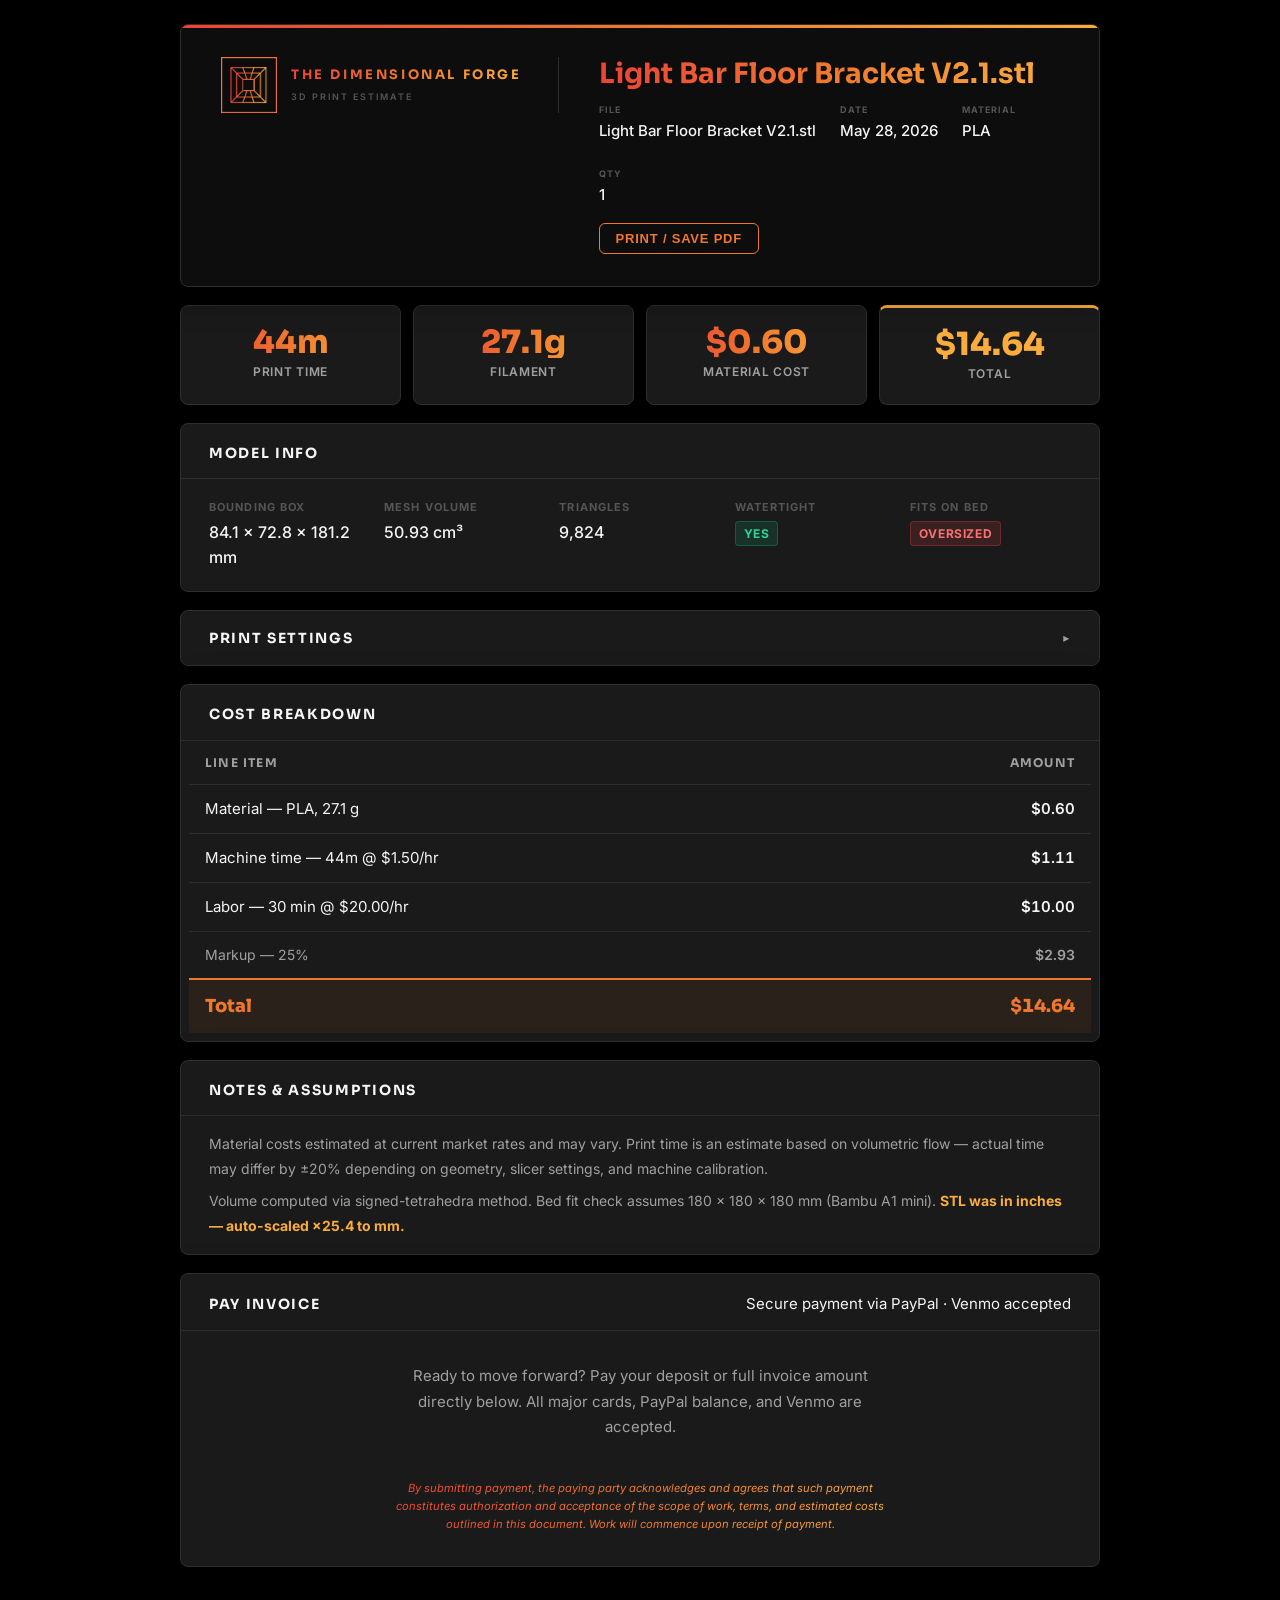
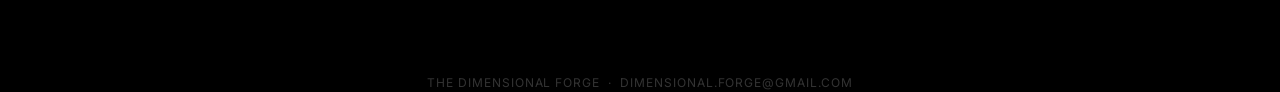
==== light-bar-floor-bracket-v2-1.html @ 61079383 "Replace venn-concept-default with venn-portfolio as About VENN target Swap the "About VENN" link in " ====
<!DOCTYPE html>
<html lang="en">
<head>
<meta charset="UTF-8"><meta name="viewport" content="width=device-width,initial-scale=1.0">
<title>Light Bar Floor Bracket V2.1.stl — Print Estimate</title>
<link rel="preconnect" href="https://fonts.googleapis.com">
<link rel="preconnect" href="https://fonts.gstatic.com" crossorigin>
<link href="https://fonts.googleapis.com/css2?family=Inter:wght@400;500;600;700&family=Sora:wght@600;700;800&display=swap" rel="stylesheet">
<style>
*,*::before,*::after{box-sizing:border-box;margin:0;padding:0}
html{font-size:16px}
body{font-family:'Inter',system-ui,-apple-system,BlinkMacSystemFont,'Segoe UI',sans-serif;
  font-size:.9375rem;line-height:1.6;color:#F5F5F5;background:#000;-webkit-font-smoothing:antialiased}
:root{
  --red:#EE4236;--orange:#F0782D;--gold:#FAAC3D;
  --grad:linear-gradient(90deg,#EE4236 0%,#F0782D 50%,#FAAC3D 100%);
  --card:#1A1A1A;--border:#2E2E2E;--muted:#A0A0A0;
  --r:8px;--shadow:0 2px 8px rgba(0,0,0,.7),0 8px 32px rgba(0,0,0,.5);
  --shadow-sm:0 1px 3px rgba(0,0,0,.5);
}
.page{max-width:960px;margin:0 auto;padding:24px 20px 56px}
.page-hdr{position:relative;background:#0d0d0d;color:#F5F5F5;border-radius:var(--r);
  padding:32px 40px;margin-bottom:18px;
  display:grid;grid-template-columns:auto 1fr;gap:40px;align-items:start;
  box-shadow:var(--shadow);border:1px solid #2E2E2E;overflow:hidden}
.page-hdr::before{content:'';position:absolute;top:0;left:0;right:0;height:3px;background:var(--grad)}
.brand-lockup{display:flex;align-items:center;gap:14px;border-right:1px solid #2E2E2E;padding-right:36px}
.brand-icon{width:56px;height:56px;flex-shrink:0}
.brand-name{font-family:'Sora',system-ui,sans-serif;font-size:.8125rem;font-weight:700;
  letter-spacing:.2em;text-transform:uppercase;
  background:var(--grad);-webkit-background-clip:text;background-clip:text;color:transparent}
.brand-type{font-size:.5625rem;font-weight:600;letter-spacing:.22em;color:#555;text-transform:uppercase;margin-top:4px}
.proj-title{font-family:'Sora',system-ui,sans-serif;font-size:1.75rem;font-weight:700;line-height:1.2;
  margin-bottom:12px;background:var(--grad);-webkit-background-clip:text;background-clip:text;color:transparent}
.hdr-meta{display:flex;flex-wrap:wrap;gap:24px;margin-bottom:14px}
.meta-item{display:flex;flex-direction:column;gap:2px}
.meta-lbl{font-size:.5625rem;font-weight:700;text-transform:uppercase;letter-spacing:.12em;color:#555}
.meta-val{font-size:.9375rem;color:#F5F5F5;font-weight:500}
.hdr-actions{display:flex;gap:10px;margin-top:16px}
.btn-print{background:transparent;color:#F0782D;border:1px solid #F0782D;border-radius:6px;
  padding:7px 16px;font-size:.8125rem;font-weight:600;cursor:pointer;
  letter-spacing:.06em;text-transform:uppercase;transition:all .15s}
.btn-print:hover{background:#F0782D;color:#000}
.summary-strip{display:grid;grid-template-columns:repeat(auto-fit,minmax(130px,1fr));gap:12px;margin-bottom:18px}
.stat-card{background:var(--card);border-radius:var(--r);padding:20px 24px;
  box-shadow:var(--shadow-sm);border:1px solid var(--border);text-align:center}
.stat-num{font-family:'Sora',system-ui,sans-serif;font-size:2rem;font-weight:800;
  background:var(--grad);-webkit-background-clip:text;background-clip:text;color:transparent;
  line-height:1;margin-bottom:4px}
.stat-lbl{font-size:.75rem;color:var(--muted);font-weight:600;text-transform:uppercase;letter-spacing:.06em}
.stat-card--cost{border-top:3px solid #FAAC3D}
.stat-num--cost{background:none;-webkit-background-clip:unset;background-clip:unset;color:#FAAC3D}
.page-section{background:var(--card);border-radius:var(--r);box-shadow:var(--shadow);
  border:1px solid var(--border);overflow:hidden;margin-bottom:18px}
.sec-hdr{padding:18px 28px 14px;border-bottom:1px solid var(--border);
  display:flex;align-items:center;justify-content:space-between}
.sec-hdr h2{font-family:'Sora',system-ui,sans-serif;font-size:.875rem;font-weight:700;
  text-transform:uppercase;letter-spacing:.12em;color:#F5F5F5}
.sec-body{padding:20px 28px}
.info-grid{display:grid;grid-template-columns:repeat(auto-fit,minmax(160px,1fr));gap:14px}
.info-item{display:flex;flex-direction:column;gap:3px}
.info-lbl{font-size:.6875rem;font-weight:700;text-transform:uppercase;letter-spacing:.1em;color:#555}
.info-val{font-size:1rem;color:#F5F5F5;font-weight:500}
.badge{display:inline-block;border-radius:4px;padding:2px 8px;font-size:.75rem;font-weight:700;
  letter-spacing:.05em;text-transform:uppercase}
.badge--ok{background:rgba(16,185,129,.15);color:#34d399;border:1px solid rgba(16,185,129,.3)}
.badge--warn{background:rgba(239,68,68,.15);color:#f87171;border:1px solid rgba(239,68,68,.3)}
details.settings-panel{background:var(--card);border-radius:var(--r);border:1px solid var(--border);
  margin-bottom:18px;overflow:hidden}
details.settings-panel>summary{padding:16px 28px;font-family:'Sora',system-ui,sans-serif;
  font-size:.875rem;font-weight:700;text-transform:uppercase;letter-spacing:.12em;
  cursor:pointer;list-style:none;display:flex;align-items:center;justify-content:space-between}
details.settings-panel>summary::after{content:'▸';font-size:.75rem;color:var(--muted)}
details.settings-panel[open]>summary::after{content:'▾'}
.settings-grid{display:grid;grid-template-columns:repeat(auto-fit,minmax(160px,1fr));gap:12px;padding:0 28px 20px}
.settings-item{display:flex;flex-direction:column;gap:3px}
.settings-lbl{font-size:.6875rem;font-weight:700;text-transform:uppercase;letter-spacing:.1em;color:#555}
.settings-val{font-size:.9375rem;color:#F5F5F5}
.cost-table{width:100%;border-collapse:collapse}
.cost-table td,.cost-table th{padding:12px 16px;text-align:left;border-bottom:1px solid var(--border);font-size:.9375rem}
.cost-table th{font-family:'Sora',system-ui,sans-serif;font-size:.75rem;
  text-transform:uppercase;letter-spacing:.1em;color:var(--muted);font-weight:700}
.cost-amt{text-align:right!important;font-weight:600;font-variant-numeric:tabular-nums}
.cost-row--total{background:rgba(240,120,45,.08);border-top:2px solid #F0782D!important;border-bottom:none!important}
.cost-row--total td{font-family:'Sora',system-ui,sans-serif;font-size:1.125rem;font-weight:800;color:#F0782D;border-bottom:none}
.cost-row--sub td{color:var(--muted);font-size:.875rem}
.notes-body{padding:16px 28px;color:var(--muted);font-size:.875rem;line-height:1.75}
.notes-body p+p{margin-top:8px}
.page-footer{text-align:center;margin-top:32px;font-size:.75rem;color:#333;letter-spacing:.08em;text-transform:uppercase}
@media print{body{background:#fff!important;color:#000!important}.btn-print{display:none}.payment-section{display:none}}
.payment-body{padding:32px 28px;display:flex;flex-direction:column;align-items:center;gap:20px}
.payment-lede{color:var(--muted);font-size:.9375rem;text-align:center;max-width:480px;line-height:1.7}
.paypal-wrap{display:flex;justify-content:center;width:100%}
.paypal-wrap>div{width:300px;max-width:100%}
.payment-legal{font-size:.7rem;text-align:center;max-width:520px;line-height:1.6;background:var(--grad);-webkit-background-clip:text;background-clip:text;color:transparent}</style>
<script src="https://www.paypal.com/sdk/js?client-id=BAAtoe8-v1I5FLsypd5IR5pC0r3fZc5-ab-0KeIdd-aHiHZmJWHnZ-VBzgxlOY9r82SogF3yIeb1azC-h4&components=hosted-buttons&enable-funding=venmo&currency=USD"></script>
</head>
<body>
<div class="page">

  <header class="page-hdr">
    <div>
      <div class="brand-lockup">
        <div class="brand-icon"><img src="[data-uri]" style="width:100%;height:100%;display:block;object-fit:contain" alt="The Dimensional Forge"></div>
        <div>
          <div class="brand-name">The Dimensional Forge</div>
          <div class="brand-type">3D Print Estimate</div>
        </div>
      </div>
    </div>
    <div>
      <h1 class="proj-title">Light Bar Floor Bracket V2.1.stl</h1>
      <div class="hdr-meta">
        
        <div class="meta-item"><span class="meta-lbl">File</span><span class="meta-val">Light Bar Floor Bracket V2.1.stl</span></div>
        <div class="meta-item"><span class="meta-lbl">Date</span><span class="meta-val">May 28, 2026</span></div>
        <div class="meta-item"><span class="meta-lbl">Material</span><span class="meta-val">PLA</span></div>
        <div class="meta-item"><span class="meta-lbl">Qty</span><span class="meta-val">1</span></div>
      </div>
      <div class="hdr-actions">
        <button class="btn-print" onclick="window.print()">Print / Save PDF</button>
      </div>
    </div>
  </header>

  <div class="summary-strip">
    <div class="stat-card"><div class="stat-num">44m</div><div class="stat-lbl">Print Time</div></div>
    <div class="stat-card"><div class="stat-num">27.1g</div><div class="stat-lbl">Filament</div></div>
    <div class="stat-card"><div class="stat-num">$0.60</div><div class="stat-lbl">Material Cost</div></div>
    <div class="stat-card stat-card--cost"><div class="stat-num stat-num--cost">$14.64</div><div class="stat-lbl">Total</div></div>
  </div>

  <section class="page-section">
    <div class="sec-hdr"><h2>Model Info</h2></div>
    <div class="sec-body">
      <div class="info-grid">
        <div class="info-item"><span class="info-lbl">Bounding Box</span>
          <span class="info-val">84.1 × 72.8 × 181.2 mm</span></div>
        <div class="info-item"><span class="info-lbl">Mesh Volume</span>
          <span class="info-val">50.93 cm³</span></div>
        <div class="info-item"><span class="info-lbl">Triangles</span>
          <span class="info-val">9,824</span></div>
        <div class="info-item"><span class="info-lbl">Watertight</span>
          <span class="info-val"><span class="badge badge--ok">Yes</span></span></div>
        <div class="info-item"><span class="info-lbl">Fits on Bed</span>
          <span class="info-val"><span class="badge badge--warn">Oversized</span></span></div>
      </div>
    </div>
  </section>

  <details class="settings-panel">
    <summary>Print Settings</summary>
    <div class="settings-grid">
      <div class="settings-item"><span class="settings-lbl">Profile</span><span class="settings-val">0.20mm Standard</span></div>
      <div class="settings-item"><span class="settings-lbl">Material</span><span class="settings-val">PLA</span></div>
      <div class="settings-item"><span class="settings-lbl">Infill</span><span class="settings-val">15%</span></div>
      <div class="settings-item"><span class="settings-lbl">Layer Height</span><span class="settings-val">0.2 mm</span></div>
      <div class="settings-item"><span class="settings-lbl">Perimeters</span><span class="settings-val">2</span></div>
      <div class="settings-item"><span class="settings-lbl">Quantity</span><span class="settings-val">1</span></div>
      <div class="settings-item"><span class="settings-lbl">Setup</span><span class="settings-val">15 min</span></div>
      <div class="settings-item"><span class="settings-lbl">Post-process</span><span class="settings-val">15 min</span></div>
      <div class="settings-item"><span class="settings-lbl">Machine Rate</span><span class="settings-val">$1.50/hr</span></div>
      <div class="settings-item"><span class="settings-lbl">Labor Rate</span><span class="settings-val">$20.00/hr</span></div>
      <div class="settings-item"><span class="settings-lbl">Markup</span><span class="settings-val">25%</span></div>
    </div>
  </details>

  <section class="page-section">
    <div class="sec-hdr"><h2>Cost Breakdown</h2></div>
    <div style="padding:0 8px 8px">
      <table class="cost-table">
        <thead><tr><th>Line Item</th><th style="text-align:right">Amount</th></tr></thead>
        <tbody>
          <tr><td>Material — PLA, 27.1 g</td><td class="cost-amt">$0.60</td></tr>
          <tr><td>Machine time — 44m @ $1.50/hr</td><td class="cost-amt">$1.11</td></tr>
          <tr><td>Labor — 30 min @ $20.00/hr</td><td class="cost-amt">$10.00</td></tr>
          <tr class="cost-row--sub"><td>Markup — 25%</td><td class="cost-amt">$2.93</td></tr>
          
          <tr class="cost-row--total"><td>Total</td><td class="cost-amt">$14.64</td></tr>
        </tbody>
      </table>
    </div>
  </section>

  <section class="page-section">
    <div class="sec-hdr"><h2>Notes &amp; Assumptions</h2></div>
    <div class="notes-body">
      <p>Material costs estimated at current market rates and may vary. Print time is an estimate based on volumetric flow — actual time may differ by ±20% depending on geometry, slicer settings, and machine calibration.</p>
      <p>Volume computed via signed-tetrahedra method. Bed fit check assumes 180 × 180 × 180 mm (Bambu A1 mini). <strong style="color:#FAAC3D">STL was in inches — auto-scaled ×25.4 to mm.</strong></p>
      
    </div>
  </section>

  <section class="page-section payment-section">
    <div class="sec-hdr">
      <h2>Pay Invoice</h2>
      <span class="sec-hint">Secure payment via PayPal · Venmo accepted</span>
    </div>
    <div class="payment-body">
      <p class="payment-lede">Ready to move forward? Pay your deposit or full invoice amount directly below. All major cards, PayPal balance, and Venmo are accepted.</p>
      <div class="paypal-wrap">
        <div id="paypal-container-DUQKUJHN2YZHY"></div>
      </div>
      <p class="payment-legal"><em>By submitting payment, the paying party acknowledges and agrees that such payment constitutes authorization and acceptance of the scope of work, terms, and estimated costs outlined in this document. Work will commence upon receipt of payment.</em></p>
    </div>
  </section>
  <script>
    paypal.HostedButtons({
      hostedButtonId: "DUQKUJHN2YZHY",
    }).render("#paypal-container-DUQKUJHN2YZHY");
  </script>

</div>
<footer class="page-footer">The Dimensional Forge &nbsp;·&nbsp; dimensional.forge@gmail.com</footer>
</body>
</html>
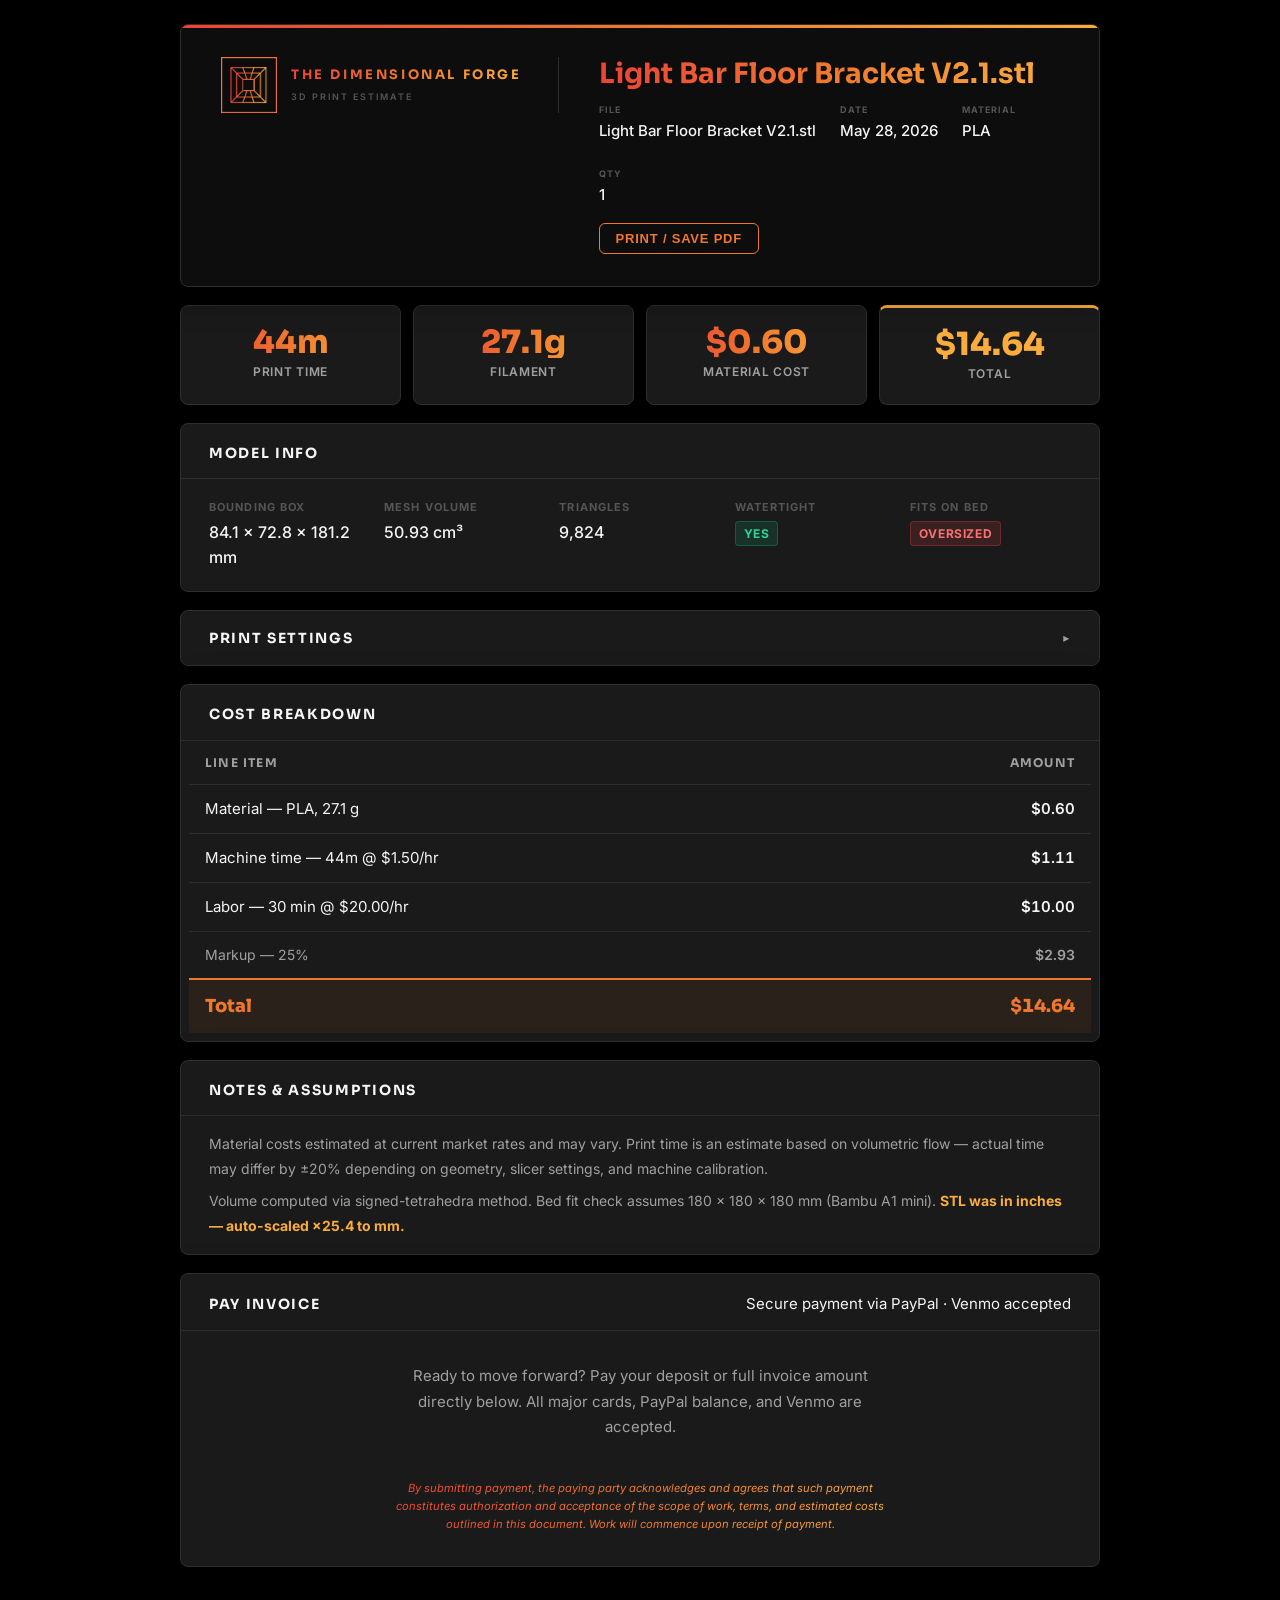
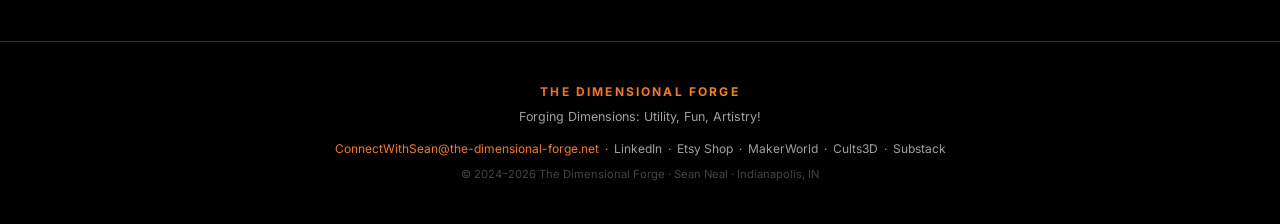
==== commit 217fee41: "Add Dimensional Forge Method page and upgrade footers across site - Add The_Dimensional_Forge_Method" ====
--- a/light-bar-floor-bracket-v2-1.html
+++ b/light-bar-floor-bracket-v2-1.html
@@ -86,7 +86,9 @@
 .cost-row--sub td{color:var(--muted);font-size:.875rem}
 .notes-body{padding:16px 28px;color:var(--muted);font-size:.875rem;line-height:1.75}
 .notes-body p+p{margin-top:8px}
-.page-footer{text-align:center;margin-top:32px;font-size:.75rem;color:#333;letter-spacing:.08em;text-transform:uppercase}
+.page-footer{background:#000;border-top:1px solid var(--border);padding:2.5rem 0;text-align:center;margin-top:0}
+.page-footer .f-brand{font-size:.75rem;font-weight:700;text-transform:uppercase;letter-spacing:.18em;background:var(--grad);-webkit-background-clip:text;background-clip:text;-webkit-text-fill-color:transparent;margin-bottom:.4rem;display:block}
+.page-footer p{color:var(--muted);font-size:.78rem}
 @media print{body{background:#fff!important;color:#000!important}.btn-print{display:none}.payment-section{display:none}}
 .payment-body{padding:32px 28px;display:flex;flex-direction:column;align-items:center;gap:20px}
 .payment-lede{color:var(--muted);font-size:.9375rem;text-align:center;max-width:480px;line-height:1.7}
@@ -211,6 +213,25 @@
   </script>
 
 </div>
-<footer class="page-footer">The Dimensional Forge &nbsp;·&nbsp; dimensional.forge@gmail.com</footer>
+<footer class="page-footer">
+  <div style="max-width:1080px;margin:0 auto;padding:0 2rem;">
+    <div class="f-brand">The Dimensional Forge</div>
+    <p>Forging Dimensions: Utility, Fun, Artistry!</p>
+    <p style="margin-top:0.75rem;font-size:0.75rem;">
+      <a href="mailto:ConnectWithSean@the-dimensional-forge.net" style="color:var(--orange);text-decoration:none;">ConnectWithSean@the-dimensional-forge.net</a>
+      &nbsp;·&nbsp;
+      <a href="https://linkedin.com/in/seanneal19" target="_blank" style="color:var(--muted);text-decoration:none;">LinkedIn</a>
+      &nbsp;·&nbsp;
+      <a href="https://etsy.com/shop/DimensionalForgeProd" target="_blank" style="color:var(--muted);text-decoration:none;">Etsy Shop</a>
+      &nbsp;·&nbsp;
+      <a href="https://makerworld.com/en/@Dimensional.F" target="_blank" style="color:var(--muted);text-decoration:none;">MakerWorld</a>
+      &nbsp;·&nbsp;
+      <a href="https://cults3d.com/en/users/TheDimensionalForge/3d-models" target="_blank" style="color:var(--muted);text-decoration:none;">Cults3D</a>
+      &nbsp;·&nbsp;
+      <a href="https://thedimensionalforge.substack.com" target="_blank" style="color:var(--muted);text-decoration:none;">Substack</a>
+    </p>
+    <p style="margin-top:0.5rem;font-size:0.7rem;color:#444;">© 2024–2026 The Dimensional Forge · Sean Neal · Indianapolis, IN</p>
+  </div>
+</footer>
 </body>
 </html>
